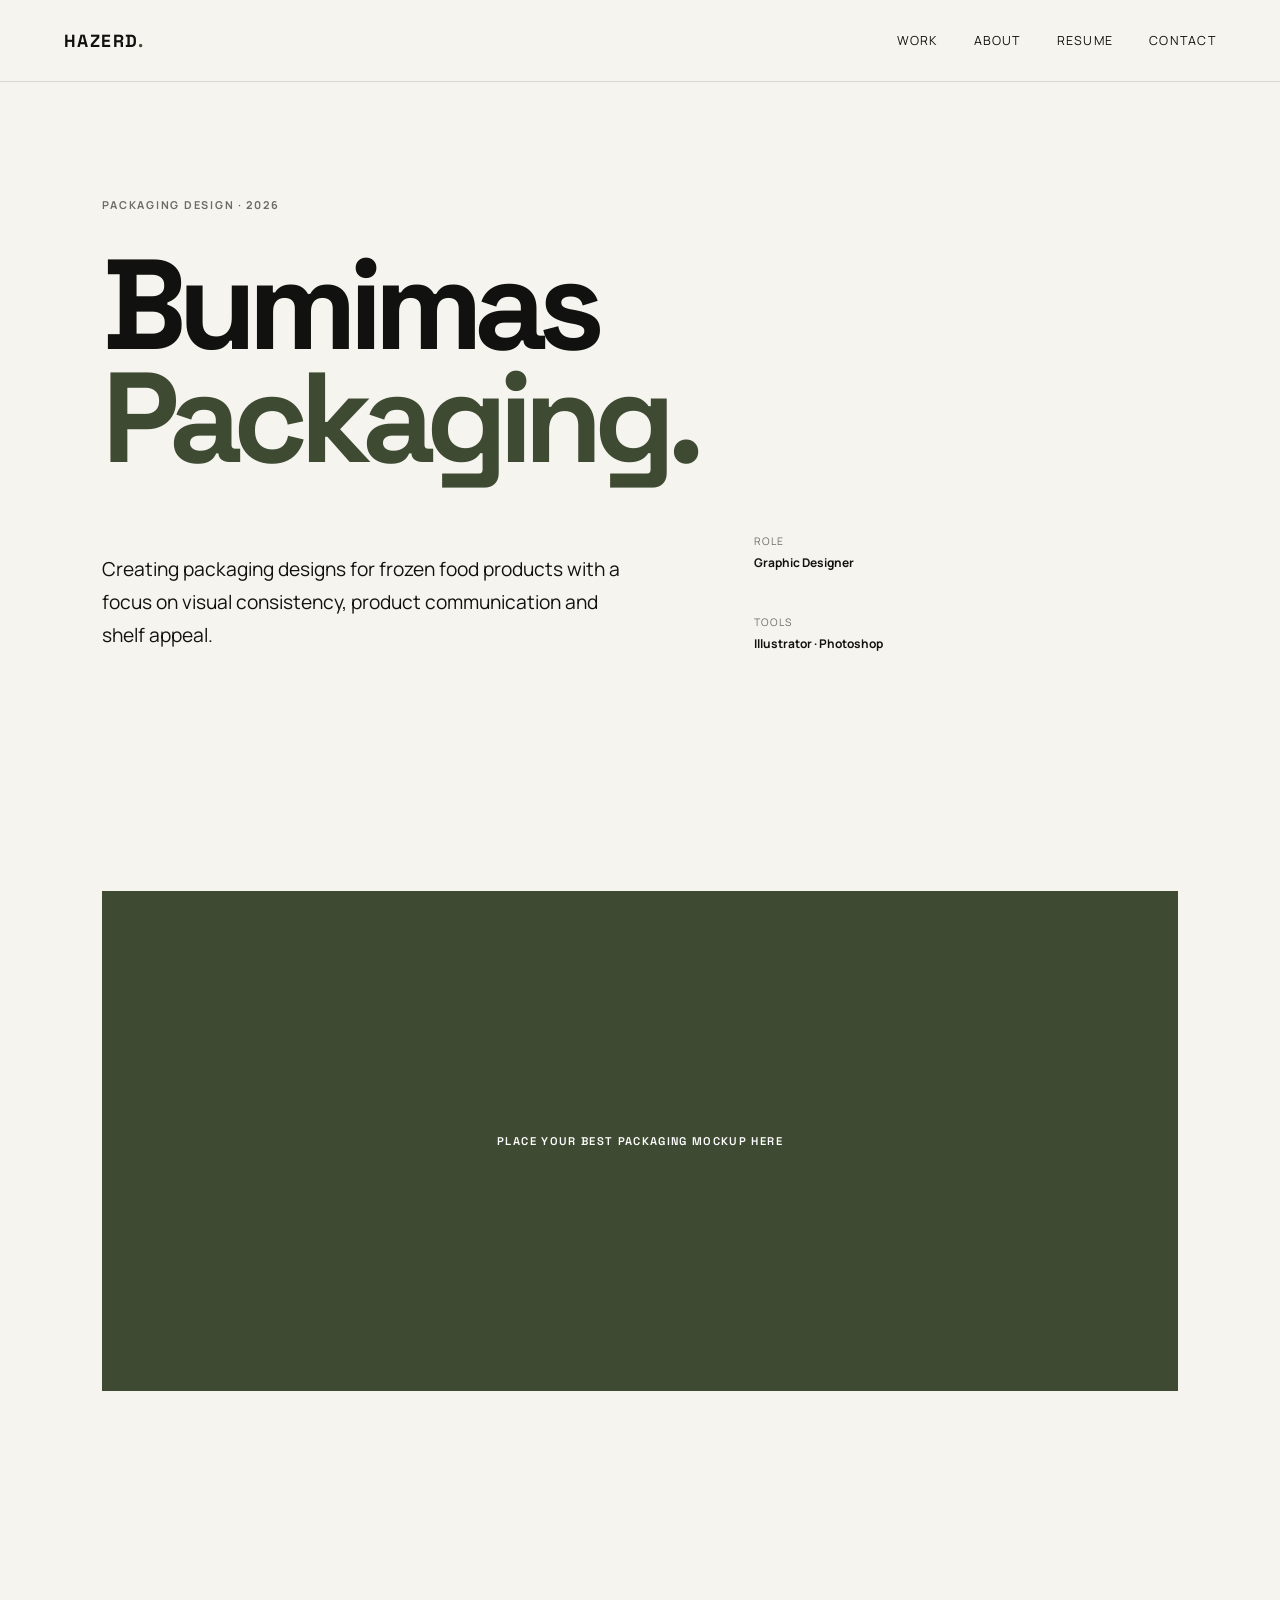
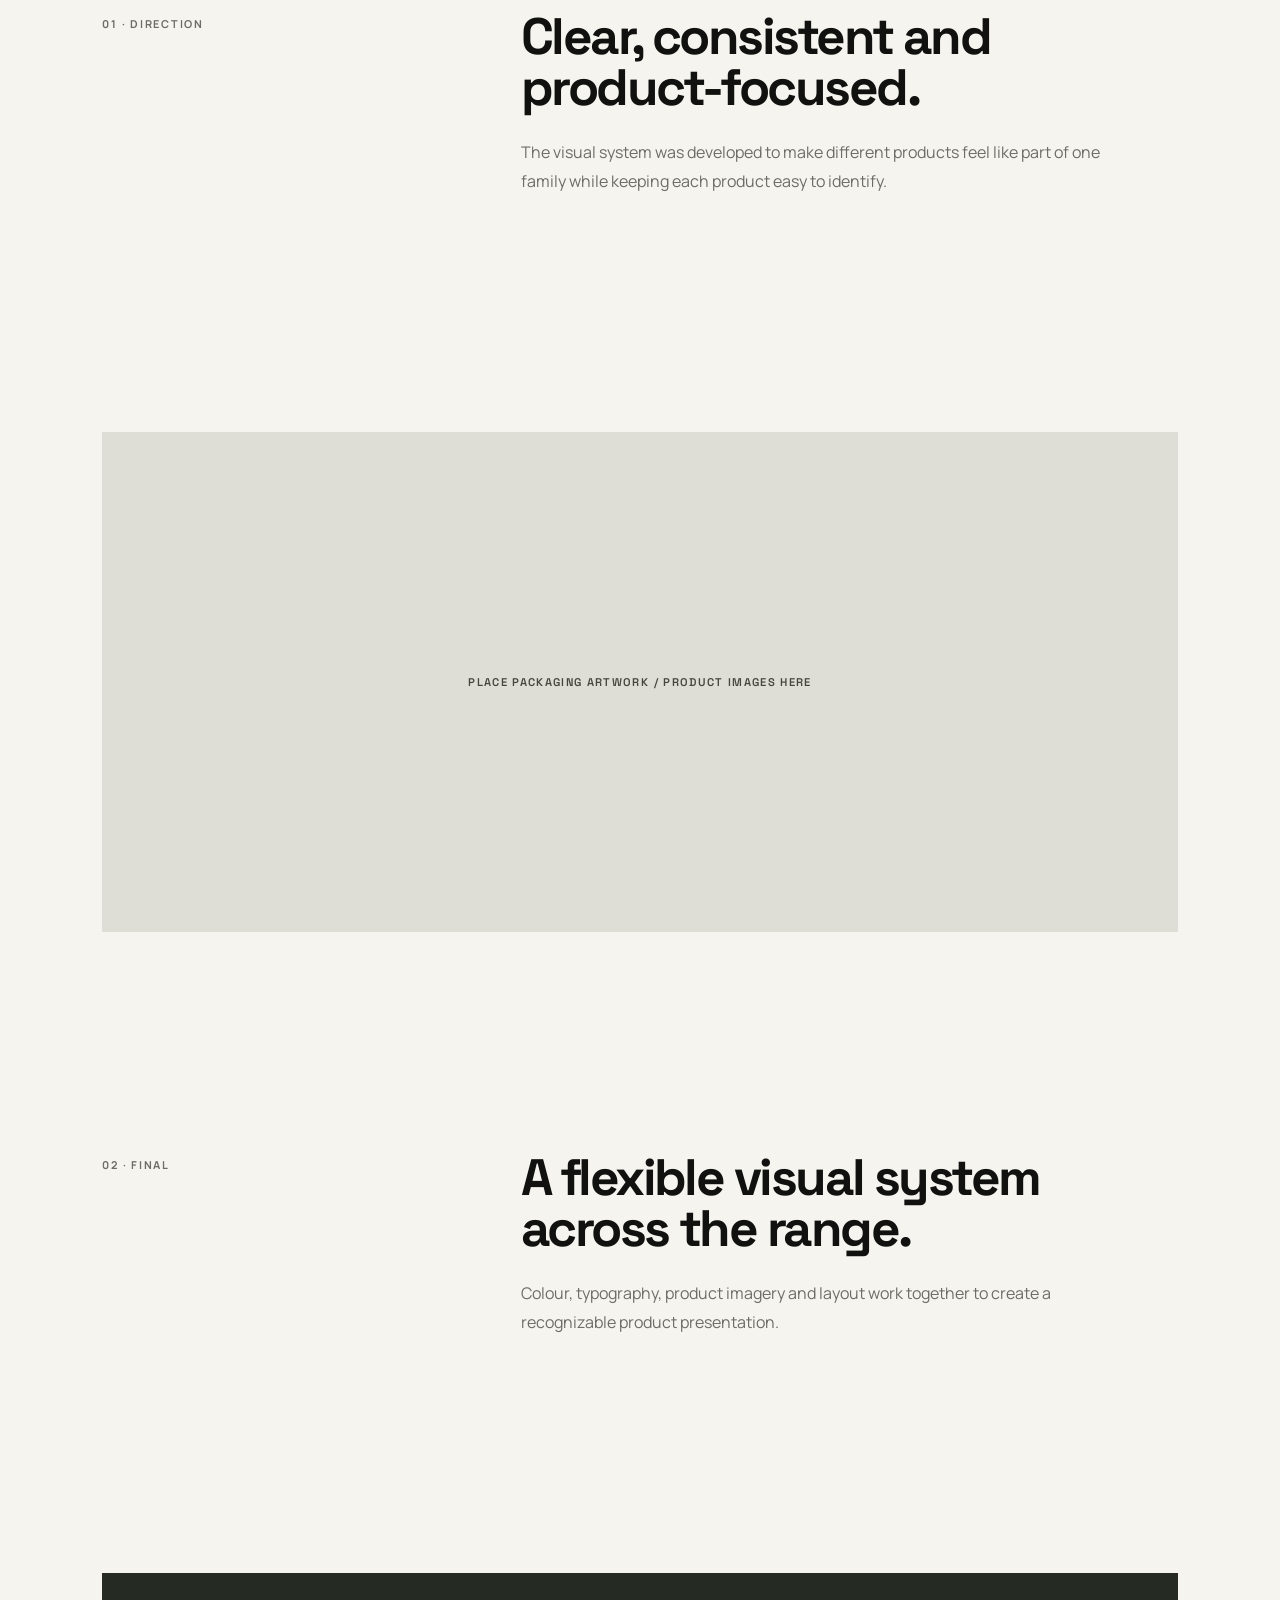
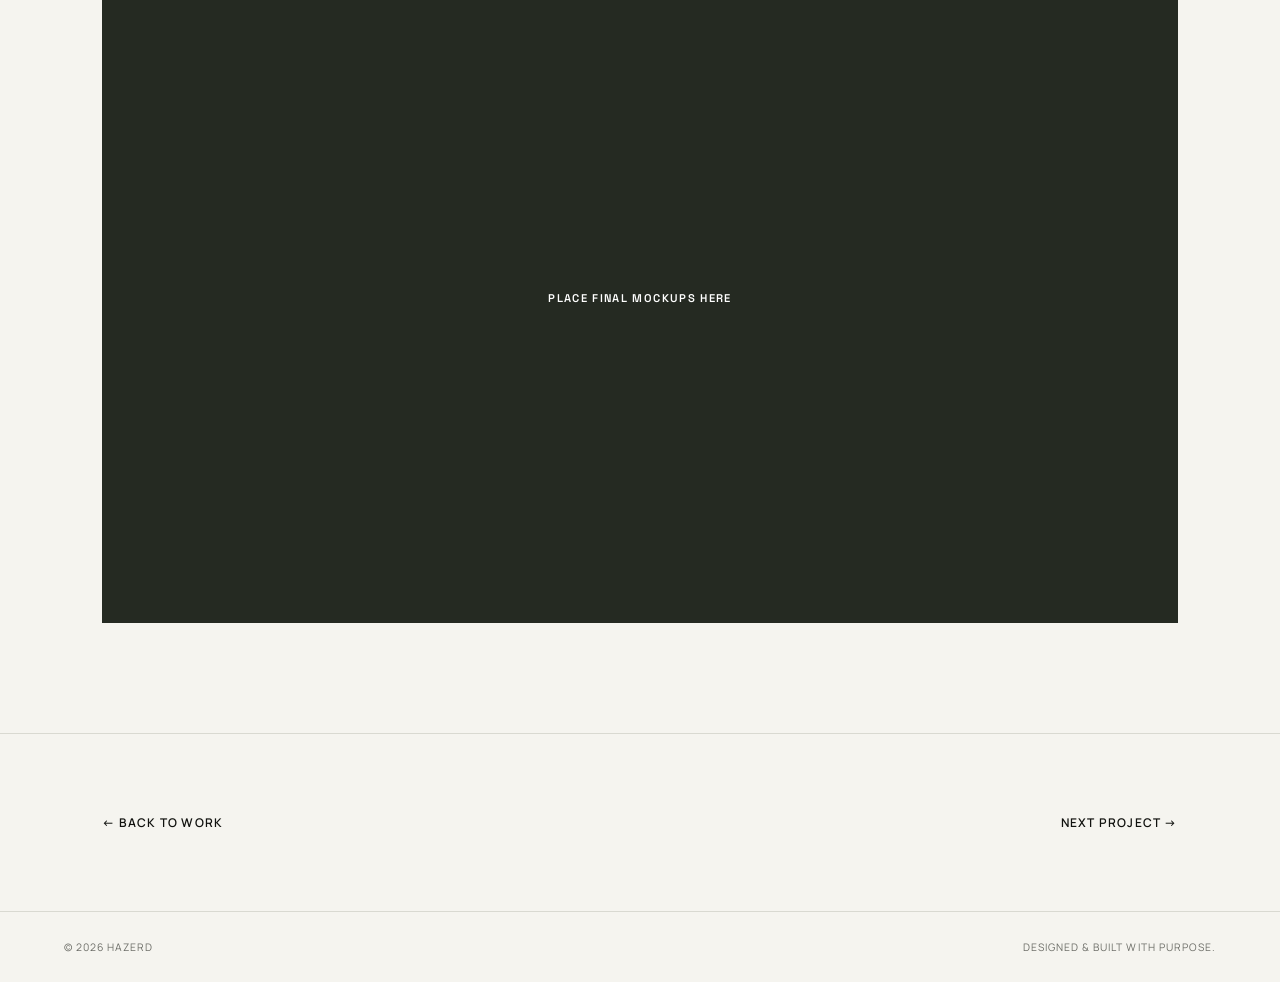
==== projects/bumimas-packaging.html @ 3feff0b4 "Add files via upload" ====
<!DOCTYPE html>
<html lang="en"><head><meta charset="UTF-8"><meta name="viewport" content="width=device-width, initial-scale=1.0"><title>Bumimas Packaging — Hazerd</title><link rel="preconnect" href="https://fonts.googleapis.com"><link rel="preconnect" href="https://fonts.gstatic.com" crossorigin><link href="https://fonts.googleapis.com/css2?family=Manrope:wght@400;500;600;700;800&family=Space+Grotesk:wght@400;500;600;700&display=swap" rel="stylesheet"><link rel="stylesheet" href="../css/style.css"></head>
<body><header class="site-header"><a class="logo" href="../index.html">HAZERD<span>.</span></a><button class="menu-toggle" aria-label="Open menu" aria-expanded="false"><span></span><span></span></button><nav class="nav"><a href="../work.html">Work</a><a href="../index.html#about">About</a><a href="../index.html#resume">Resume</a><a href="../index.html#contact">Contact</a></nav></header>
<main class="project-page"><section class="section project-hero"><span class="eyebrow">PACKAGING DESIGN · 2026</span><h1>Bumimas<br><em>Packaging.</em></h1><div class="project-intro"><p>Creating packaging designs for frozen food products with a focus on visual consistency, product communication and shelf appeal.</p><div class="project-details"><span>ROLE<br><strong>Graphic Designer</strong></span><span>TOOLS<br><strong>Illustrator · Photoshop</strong></span></div></div></section>
<section class="section"><div class="case-placeholder green">PLACE YOUR BEST PACKAGING MOCKUP HERE</div></section>
<section class="section case-grid"><div><span class="eyebrow">01 · DIRECTION</span></div><div><h2>Clear, consistent and product-focused.</h2><p>The visual system was developed to make different products feel like part of one family while keeping each product easy to identify.</p></div></section>
<section class="section"><div class="case-placeholder light">PLACE PACKAGING ARTWORK / PRODUCT IMAGES HERE</div></section>
<section class="section case-grid"><div><span class="eyebrow">02 · FINAL</span></div><div><h2>A flexible visual system across the range.</h2><p>Colour, typography, product imagery and layout work together to create a recognizable product presentation.</p></div></section>
<section class="section"><div class="case-placeholder dark large-case">PLACE FINAL MOCKUPS HERE</div></section>
<div class="next-project"><a href="../work.html">← Back to work</a><a href="ice-cream-display.html">Next project →</a></div></main><footer><span>© 2026 Hazerd</span><span>Designed & built with purpose.</span></footer><script src="../js/script.js"></script></body></html>
---- css/style.css ----
:root{--bg:#f5f4ef;--text:#11120f;--muted:#6c6d67;--accent:#3f4a32;--line:#d9d9d1;--orange:#c86b36;--dark:#22271f;--cream:#e6ddca}*{box-sizing:border-box}html{scroll-behavior:smooth}body{margin:0;background:var(--bg);color:var(--text);font-family:Manrope,Arial,sans-serif}a{color:inherit;text-decoration:none}.site-header{height:82px;padding:0 5vw;display:flex;align-items:center;justify-content:space-between;border-bottom:1px solid var(--line);position:relative;background:rgba(245,244,239,.94);backdrop-filter:blur(10px);z-index:10}.logo{font:700 1.1rem "Space Grotesk",sans-serif;letter-spacing:.08em}.logo span{color:var(--accent)}.nav{display:flex;gap:36px;font-size:.78rem;text-transform:uppercase;letter-spacing:.1em}.nav a{position:relative}.nav a:after{content:"";position:absolute;left:0;bottom:-7px;width:0;height:1px;background:var(--text);transition:.25s}.nav a:hover:after,.nav a.active:after{width:100%}.menu-toggle{display:none;border:0;background:none}.section{padding:110px 8vw}.hero{min-height:calc(100vh - 82px);display:flex;flex-direction:column;justify-content:center;padding-top:80px;padding-bottom:60px}.eyebrow{font-size:.68rem;letter-spacing:.16em;font-weight:700;color:var(--muted)}h1,h2,h3{font-family:"Space Grotesk",sans-serif;margin:0}h1{font-size:clamp(4rem,10vw,9.5rem);line-height:.88;letter-spacing:-.07em;margin:35px 0 70px}h1 em,h2 em{font-style:normal;color:var(--accent)}.hero-bottom{display:flex;justify-content:space-between;align-items:end;max-width:900px}.hero-bottom p{max-width:430px;color:var(--muted);line-height:1.7}.circle-link{width:58px;height:58px;border:1px solid var(--text);border-radius:50%;display:grid;place-items:center;font-size:1.3rem;transition:.25s}.circle-link:hover{background:var(--text);color:var(--bg);transform:translateY(4px)}.section-heading{display:flex;gap:25px;align-items:center;margin-bottom:55px}.section-heading span{font-size:.7rem;color:var(--muted)}.section-heading h2{font-size:clamp(2rem,4vw,4rem);letter-spacing:-.04em}.work-grid,.gallery-grid{display:grid;grid-template-columns:1fr 1fr;gap:70px 30px}.project-large{grid-column:span 2}.project-image{aspect-ratio:16/10;display:grid;place-items:center;overflow:hidden}.project-large .project-image{aspect-ratio:2.15/1}.placeholder{font:600 .7rem "Space Grotesk";letter-spacing:.12em;text-align:center}.placeholder.green,.case-placeholder.green{background:#3f4a32;color:#fff}.placeholder.dark,.case-placeholder.dark{background:#252a22;color:#fff}.placeholder.orange,.case-placeholder.orange{background:#c86b36;color:#fff}.placeholder.cream,.case-placeholder.cream{background:#e6ddca;color:#25271f}.placeholder.light,.case-placeholder.light{background:#deded7;color:#45463f}.project-image span{opacity:.5}.project-meta{display:flex;justify-content:space-between;padding-top:18px}.project-meta h3{font-size:1.15rem}.project-meta p{margin:7px 0 0;color:var(--muted);font-size:.75rem}.project-meta>span{font-size:1.2rem}.center-link{text-align:center;margin-top:80px}.text-link{display:inline-flex;gap:25px;border-bottom:1px solid var(--text);padding-bottom:8px;font-size:.78rem;text-transform:uppercase;letter-spacing:.12em}.text-link span{transition:.25s}.text-link:hover span{transform:translateX(7px)}.about-section{background:#e8e8e1}.about-layout{display:grid;grid-template-columns:1.2fr .8fr;gap:10vw}.statement{font-size:clamp(2.5rem,5vw,5rem);line-height:.98;letter-spacing:-.05em}.statement span{color:var(--muted)}.about-copy{color:#51524d;line-height:1.8}.about-copy p{margin:0 0 22px}.about-copy .text-link{margin-top:20px;color:var(--text)}.skills-section{display:grid;grid-template-columns:.65fr 1.35fr;gap:8vw}.skills-intro h2{font-size:clamp(2rem,4vw,4rem);margin-top:20px;letter-spacing:-.05em}.skills-grid{display:grid;grid-template-columns:1fr 1fr;gap:55px 40px}.skills-grid div{border-top:1px solid var(--line);padding-top:20px}.skills-grid span{font-size:.65rem;color:var(--muted)}.skills-grid h3{margin:20px 0 12px;font-size:1.3rem}.skills-grid p{color:var(--muted);line-height:1.7;font-size:.85rem}.timeline article{display:grid;grid-template-columns:180px 1fr;border-top:1px solid var(--line);padding:28px 0}.timeline article:last-child{border-bottom:1px solid var(--line)}.timeline article>span{font-size:.7rem;color:var(--muted);text-transform:uppercase;letter-spacing:.1em}.timeline h3{font-size:1.3rem}.timeline p{margin:8px 0;color:var(--muted)}.timeline small{color:var(--muted)}.button{display:inline-flex;gap:40px;margin-top:50px;padding:16px 20px;background:var(--text);color:var(--bg);font-size:.75rem;text-transform:uppercase;letter-spacing:.1em}.contact-section{background:var(--accent);color:#fff}.contact-inner{min-height:75vh;display:flex;flex-direction:column;justify-content:center}.contact-section .eyebrow{color:#cbd0c2}.contact-section h2{font-size:clamp(4rem,9vw,9rem);line-height:.9;letter-spacing:-.07em;margin:35px 0 65px}.email-link{font:500 clamp(1.2rem,2vw,2rem) "Space Grotesk";width:max-content;border-bottom:1px solid rgba(255,255,255,.6);padding-bottom:8px}.contact-links{display:flex;gap:30px;margin-top:45px;font-size:.75rem;text-transform:uppercase;letter-spacing:.12em}.contact-links a:hover{text-decoration:underline}footer{padding:28px 5vw;display:flex;justify-content:space-between;border-top:1px solid var(--line);font-size:.65rem;text-transform:uppercase;letter-spacing:.1em;color:var(--muted)}.page-hero{padding-top:130px;padding-bottom:80px}.page-hero h1{margin:35px 0 30px}.page-hero>p{max-width:530px;color:var(--muted);line-height:1.8}.filters{display:flex;gap:25px;flex-wrap:wrap;margin-bottom:55px;border-bottom:1px solid var(--line);padding-bottom:20px}.filter{border:0;background:none;padding:0;color:var(--muted);font:600 .7rem Manrope;text-transform:uppercase;letter-spacing:.1em;cursor:pointer}.filter.active,.filter:hover{color:var(--text)}.gallery-grid .project-card.hide{display:none}.project-hero h1{margin-bottom:60px}.project-intro{display:grid;grid-template-columns:1.2fr .8fr;gap:10vw;max-width:1000px}.project-intro>p{font-size:1.2rem;line-height:1.7;max-width:650px}.project-details{display:grid;gap:25px;font-size:.65rem;letter-spacing:.1em;color:var(--muted)}.project-details strong{display:block;color:var(--text);font-size:.75rem;margin-top:6px;letter-spacing:0}.case-placeholder{min-height:500px;display:grid;place-items:center;font:600 .7rem "Space Grotesk";letter-spacing:.12em;text-align:center;color:#777}.case-placeholder.green,.case-placeholder.dark,.case-placeholder.orange{color:#fff}.case-grid{display:grid;grid-template-columns:.65fr 1.35fr;gap:8vw}.case-grid h2{font-size:clamp(2rem,4vw,4rem);line-height:1;letter-spacing:-.05em;margin-bottom:25px}.case-grid p{max-width:600px;color:var(--muted);line-height:1.8}.image-pair{display:grid;grid-template-columns:1fr 1fr;gap:25px}.image-pair .case-placeholder{min-height:450px}.large-case{min-height:650px}.next-project{padding:80px 8vw;display:flex;justify-content:space-between;border-top:1px solid var(--line);font:600 .75rem Manrope;text-transform:uppercase;letter-spacing:.1em}.about-full,.two-col{display:grid;grid-template-columns:.65fr 1.35fr;gap:8vw}.large-copy{font-size:1.35rem;line-height:1.8;max-width:800px}.skill-list{display:grid;grid-template-columns:1fr 1fr;gap:45px}.skill-list>div{border-top:1px solid var(--line);padding-top:18px}.skill-list h3{font-size:1.2rem;margin-bottom:12px}.skill-list p{color:var(--muted);line-height:1.7;font-size:.85rem}.education{background:#e8e8e1}.education-row{display:flex;justify-content:space-between;align-items:center;border-bottom:1px solid #cfcfc7;padding:30px 0}.education-row h2{font-size:clamp(1.5rem,3vw,3rem)}.education-row p{color:var(--muted)}@media(max-width:760px){.site-header{height:70px}.nav{display:none;position:absolute;top:70px;left:0;right:0;background:var(--bg);padding:25px 8vw;flex-direction:column;gap:25px;border-bottom:1px solid var(--line)}.nav.open{display:flex}.menu-toggle{display:flex;flex-direction:column;gap:6px}.menu-toggle span{display:block;width:25px;height:1px;background:var(--text)}.section{padding:75px 7vw}.hero{min-height:calc(100vh - 70px)}h1{font-size:clamp(3.6rem,17vw,6rem);margin:25px 0 50px}.hero-bottom{align-items:start;gap:30px}.hero-bottom p{font-size:.85rem}.circle-link{min-width:50px;width:50px;height:50px}.work-grid,.gallery-grid,.about-layout,.skills-section,.project-intro,.case-grid,.about-full,.two-col{grid-template-columns:1fr}.project-large{grid-column:auto}.work-grid{gap:50px 0}.skills-grid,.skill-list,.image-pair{grid-template-columns:1fr}.section-heading{margin-bottom:35px}.section-heading h2{font-size:2.2rem}.timeline article{grid-template-columns:1fr;gap:12px}.contact-section h2{font-size:clamp(3.5rem,16vw,6rem)}.email-link{font-size:1rem}.contact-links{flex-wrap:wrap}.page-hero{padding-top:90px}.case-placeholder{min-height:320px}.image-pair .case-placeholder{min-height:300px}.large-case{min-height:420px}.next-project{padding:55px 7vw;font-size:.65rem}.education-row{align-items:start;gap:20px;flex-direction:column}footer{gap:20px;flex-direction:column}}
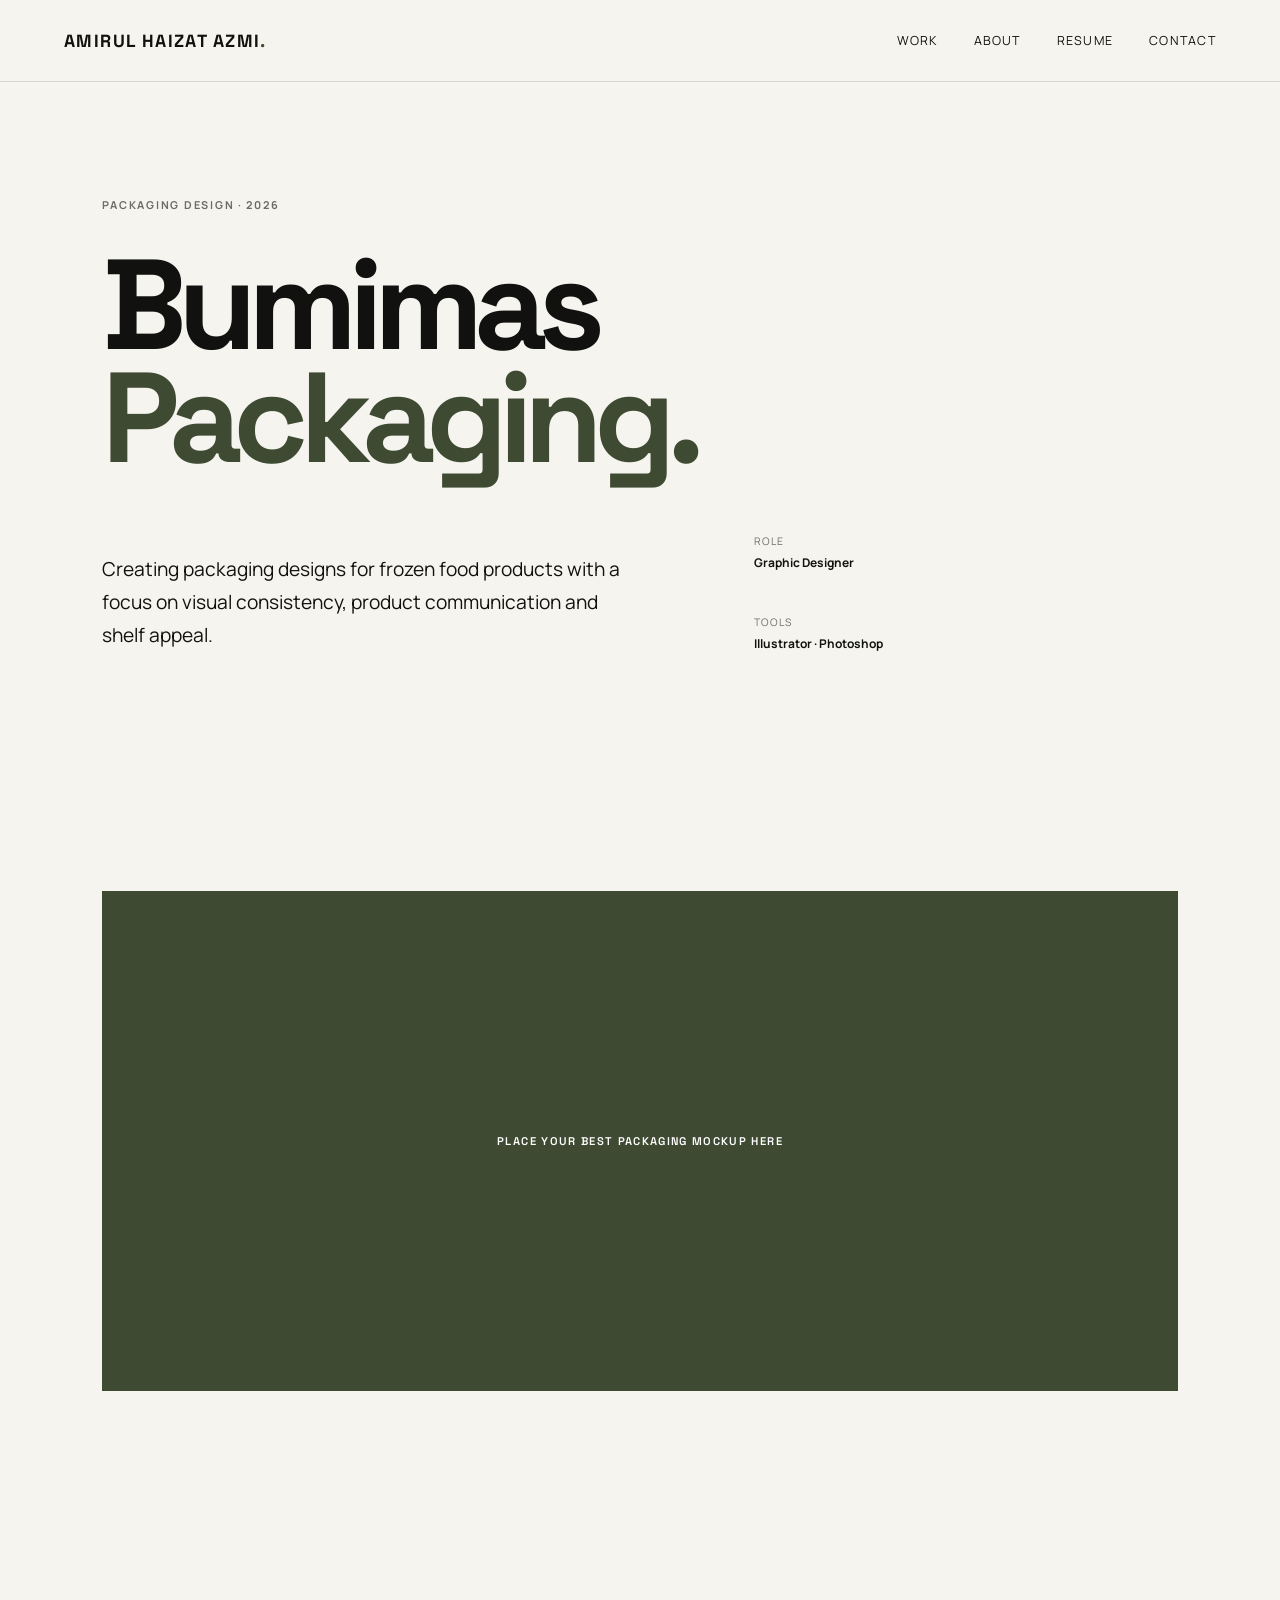
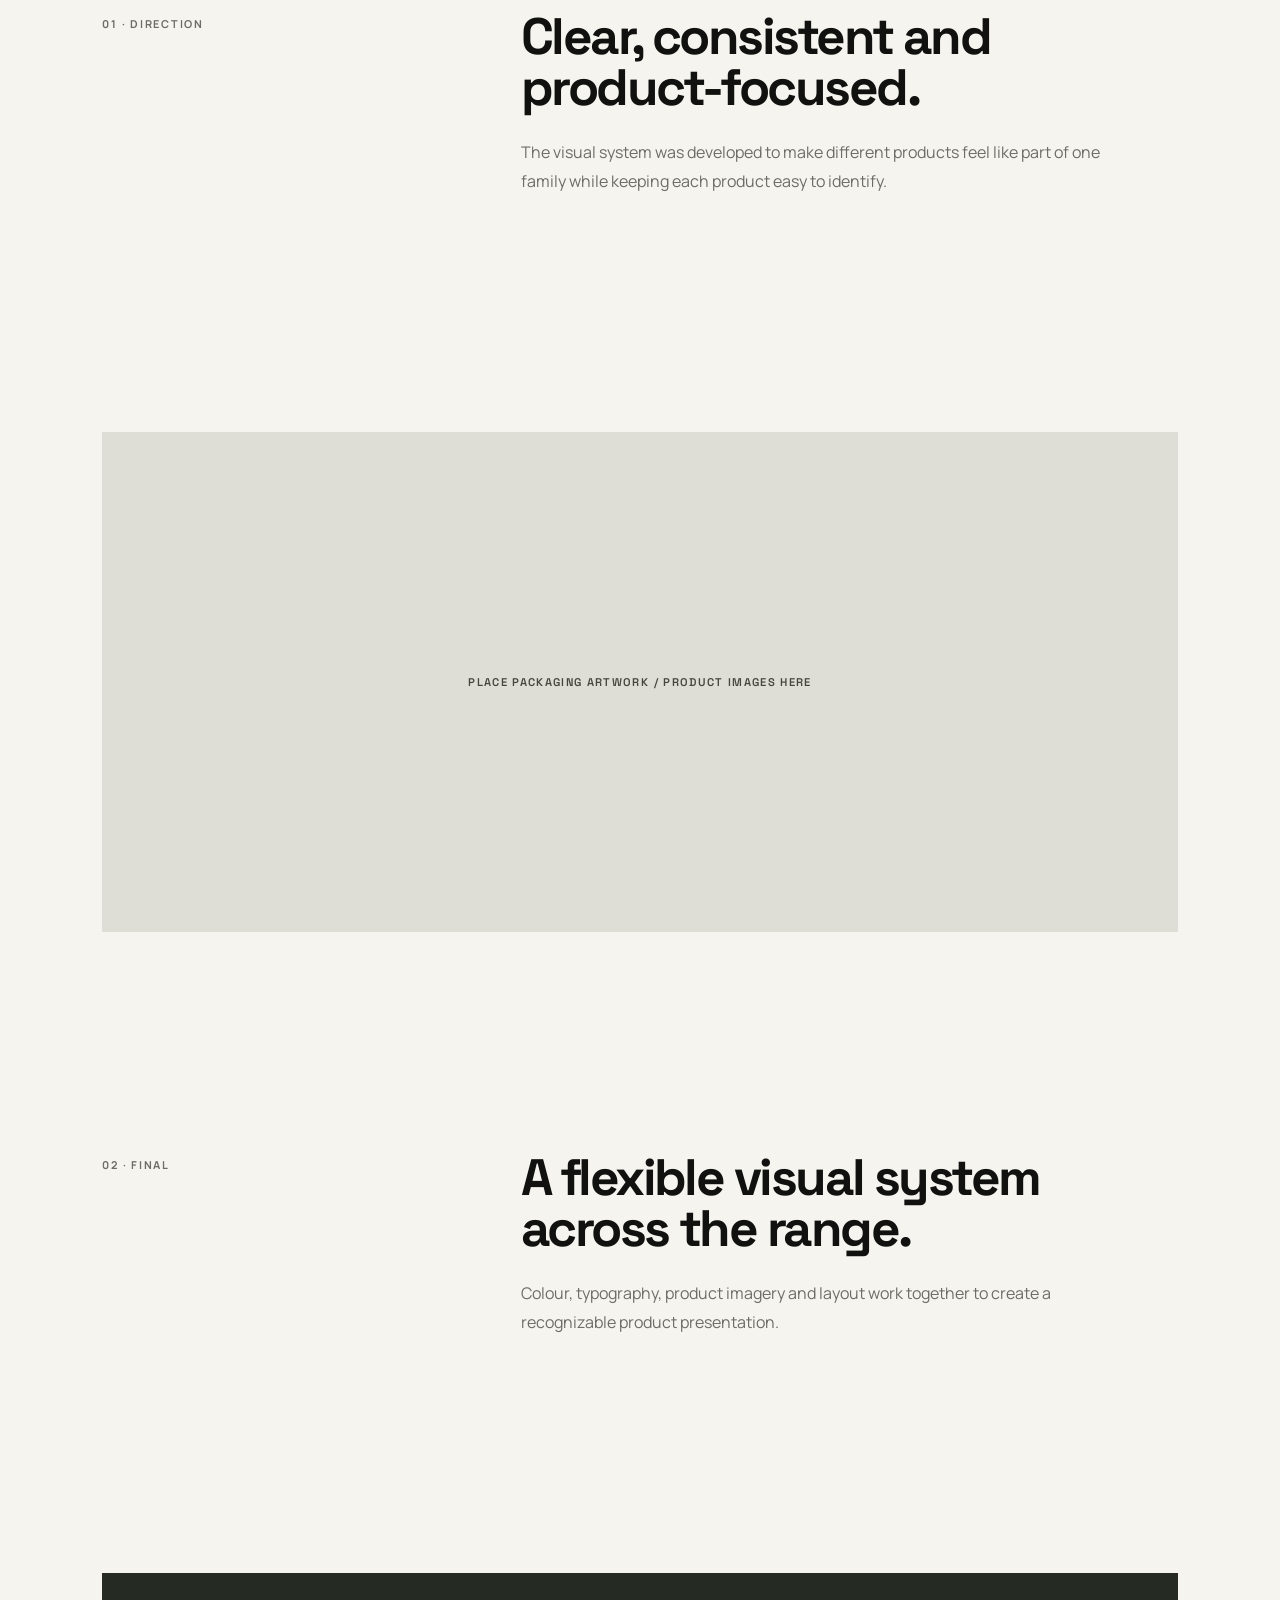
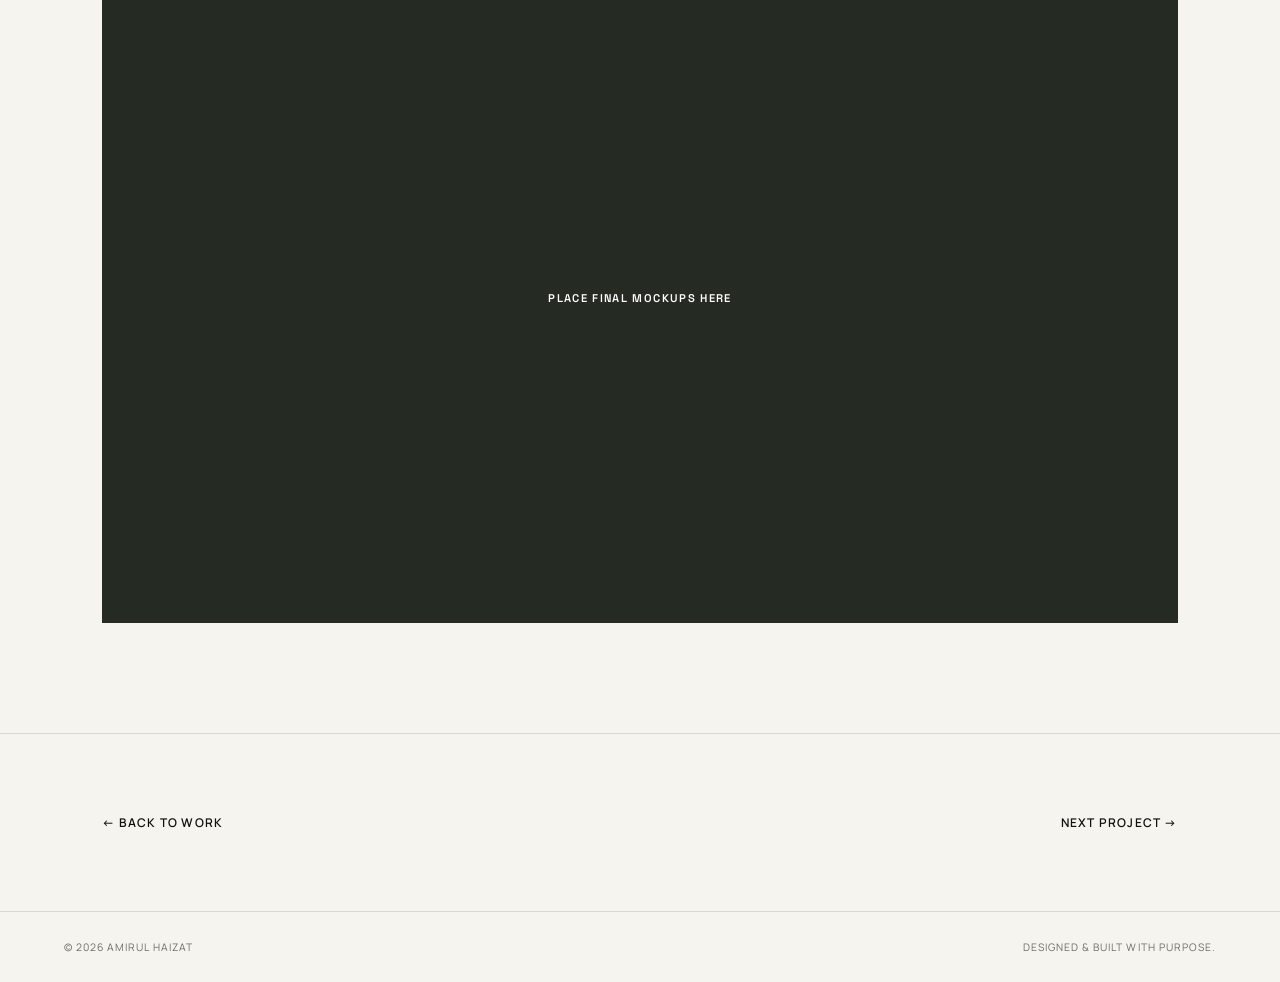
==== commit 5863e572: "Add files via upload" ====
--- a/projects/bumimas-packaging.html
+++ b/projects/bumimas-packaging.html
@@ -1,10 +1,141 @@
 <!DOCTYPE html>
-<html lang="en"><head><meta charset="UTF-8"><meta name="viewport" content="width=device-width, initial-scale=1.0"><title>Bumimas Packaging — Hazerd</title><link rel="preconnect" href="https://fonts.googleapis.com"><link rel="preconnect" href="https://fonts.gstatic.com" crossorigin><link href="https://fonts.googleapis.com/css2?family=Manrope:wght@400;500;600;700;800&family=Space+Grotesk:wght@400;500;600;700&display=swap" rel="stylesheet"><link rel="stylesheet" href="../css/style.css"></head>
-<body><header class="site-header"><a class="logo" href="../index.html">HAZERD<span>.</span></a><button class="menu-toggle" aria-label="Open menu" aria-expanded="false"><span></span><span></span></button><nav class="nav"><a href="../work.html">Work</a><a href="../index.html#about">About</a><a href="../index.html#resume">Resume</a><a href="../index.html#contact">Contact</a></nav></header>
-<main class="project-page"><section class="section project-hero"><span class="eyebrow">PACKAGING DESIGN · 2026</span><h1>Bumimas<br><em>Packaging.</em></h1><div class="project-intro"><p>Creating packaging designs for frozen food products with a focus on visual consistency, product communication and shelf appeal.</p><div class="project-details"><span>ROLE<br><strong>Graphic Designer</strong></span><span>TOOLS<br><strong>Illustrator · Photoshop</strong></span></div></div></section>
-<section class="section"><div class="case-placeholder green">PLACE YOUR BEST PACKAGING MOCKUP HERE</div></section>
-<section class="section case-grid"><div><span class="eyebrow">01 · DIRECTION</span></div><div><h2>Clear, consistent and product-focused.</h2><p>The visual system was developed to make different products feel like part of one family while keeping each product easy to identify.</p></div></section>
-<section class="section"><div class="case-placeholder light">PLACE PACKAGING ARTWORK / PRODUCT IMAGES HERE</div></section>
-<section class="section case-grid"><div><span class="eyebrow">02 · FINAL</span></div><div><h2>A flexible visual system across the range.</h2><p>Colour, typography, product imagery and layout work together to create a recognizable product presentation.</p></div></section>
-<section class="section"><div class="case-placeholder dark large-case">PLACE FINAL MOCKUPS HERE</div></section>
-<div class="next-project"><a href="../work.html">← Back to work</a><a href="ice-cream-display.html">Next project →</a></div></main><footer><span>© 2026 Hazerd</span><span>Designed & built with purpose.</span></footer><script src="../js/script.js"></script></body></html>+<html lang="en">
+<head>
+    <meta charset="UTF-8">
+    <meta name="viewport" content="width=device-width, initial-scale=1.0">
+
+    <title>Bumimas Packaging — Hazerd</title>
+
+    <link rel="preconnect" href="https://fonts.googleapis.com">
+    <link rel="preconnect" href="https://fonts.gstatic.com" crossorigin>
+
+    <link
+        href="https://fonts.googleapis.com/css2?family=Manrope:wght@400;500;600;700;800&family=Space+Grotesk:wght@400;500;600;700&display=swap"
+        rel="stylesheet"
+    >
+
+    <link rel="stylesheet" href="../css/style.css">
+</head>
+
+<body>
+
+    <header class="site-header">
+    <a class="logo" href="index.html">AMIRUL HAIZAT AZMI<span>.</span></a>
+
+        <button
+            class="menu-toggle"
+            aria-label="Open menu"
+            aria-expanded="false"
+        >
+            <span></span>
+            <span></span>
+        </button>
+
+        <nav class="nav">
+            <a href="../work.html">Work</a>
+            <a href="../index.html#about">About</a>
+            <a href="../index.html#resume">Resume</a>
+            <a href="../index.html#contact">Contact</a>
+        </nav>
+    </header>
+
+    <main class="project-page">
+
+        <section class="section project-hero">
+            <span class="eyebrow">PACKAGING DESIGN · 2026</span>
+
+            <h1>
+                Bumimas<br>
+                <em>Packaging.</em>
+            </h1>
+
+            <div class="project-intro">
+
+                <p>
+                    Creating packaging designs for frozen food products with a
+                    focus on visual consistency, product communication and shelf appeal.
+                </p>
+
+                <div class="project-details">
+
+                    <span>
+                        ROLE<br>
+                        <strong>Graphic Designer</strong>
+                    </span>
+
+                    <span>
+                        TOOLS<br>
+                        <strong>Illustrator · Photoshop</strong>
+                    </span>
+
+                </div>
+
+            </div>
+        </section>
+
+        <section class="section">
+            <div class="case-placeholder green">
+                PLACE YOUR BEST PACKAGING MOCKUP HERE
+            </div>
+        </section>
+
+        <section class="section case-grid">
+
+            <div>
+                <span class="eyebrow">01 · DIRECTION</span>
+            </div>
+
+            <div>
+                <h2>Clear, consistent and product-focused.</h2>
+
+                <p>
+                    The visual system was developed to make different products
+                    feel like part of one family while keeping each product
+                    easy to identify.
+                </p>
+            </div>
+
+        </section>
+
+        <section class="section">
+            <div class="case-placeholder light">
+                PLACE PACKAGING ARTWORK / PRODUCT IMAGES HERE
+            </div>
+        </section>
+
+        <section class="section case-grid">
+
+            <div>
+                <span class="eyebrow">02 · FINAL</span>
+            </div>
+
+            <div>
+                <h2>A flexible visual system across the range.</h2>
+
+                <p>
+                    Colour, typography, product imagery and layout work together
+                    to create a recognizable product presentation.
+                </p>
+            </div>
+
+        </section>
+
+        <section class="section">
+            <div class="case-placeholder dark large-case">
+                PLACE FINAL MOCKUPS HERE
+            </div>
+        </section>
+
+        <div class="next-project">
+            <a href="../work.html">← Back to work</a>
+            <a href="grand-print.html">Next project →</a>
+        </div>
+
+    </main>
+
+    <footer><span>© 2026 Amirul Haizat</span><span>Designed & built with purpose.</span></footer>
+
+    <script src="../js/script.js"></script>
+
+</body>
+</html>
